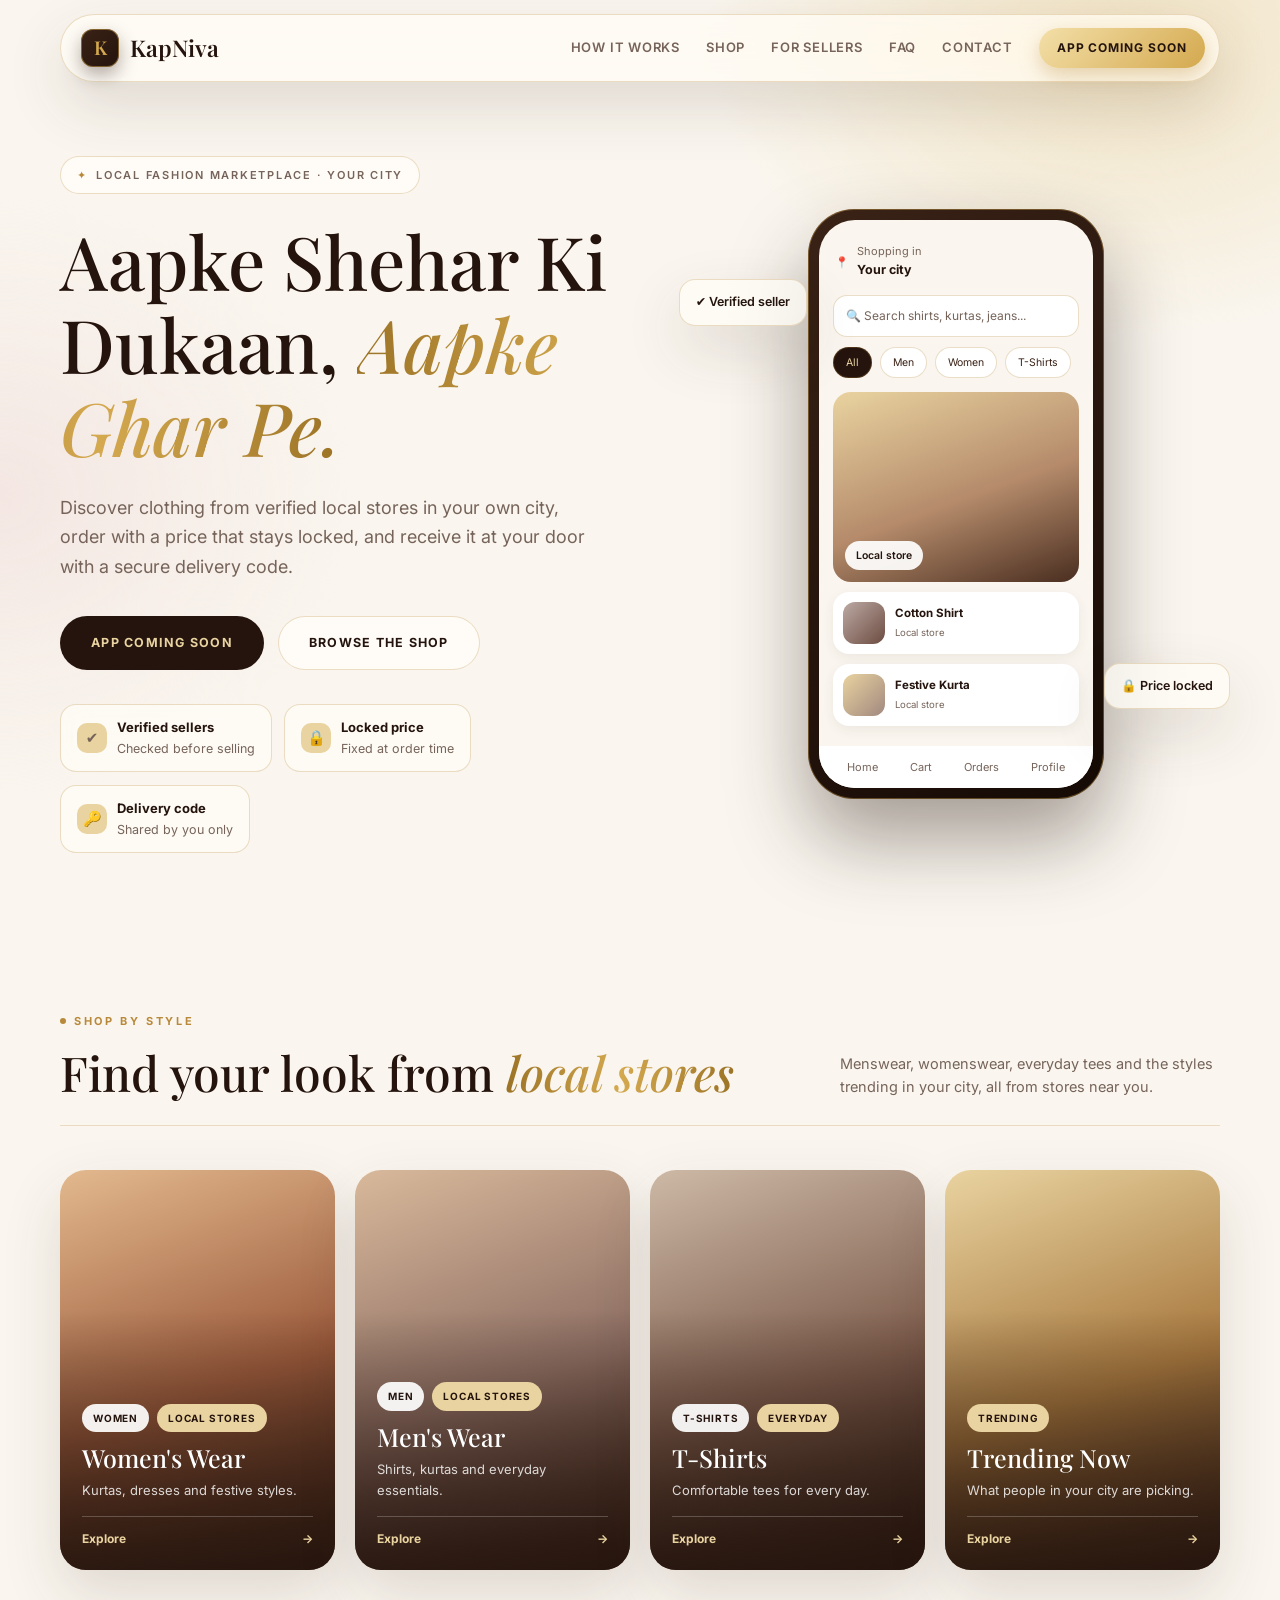
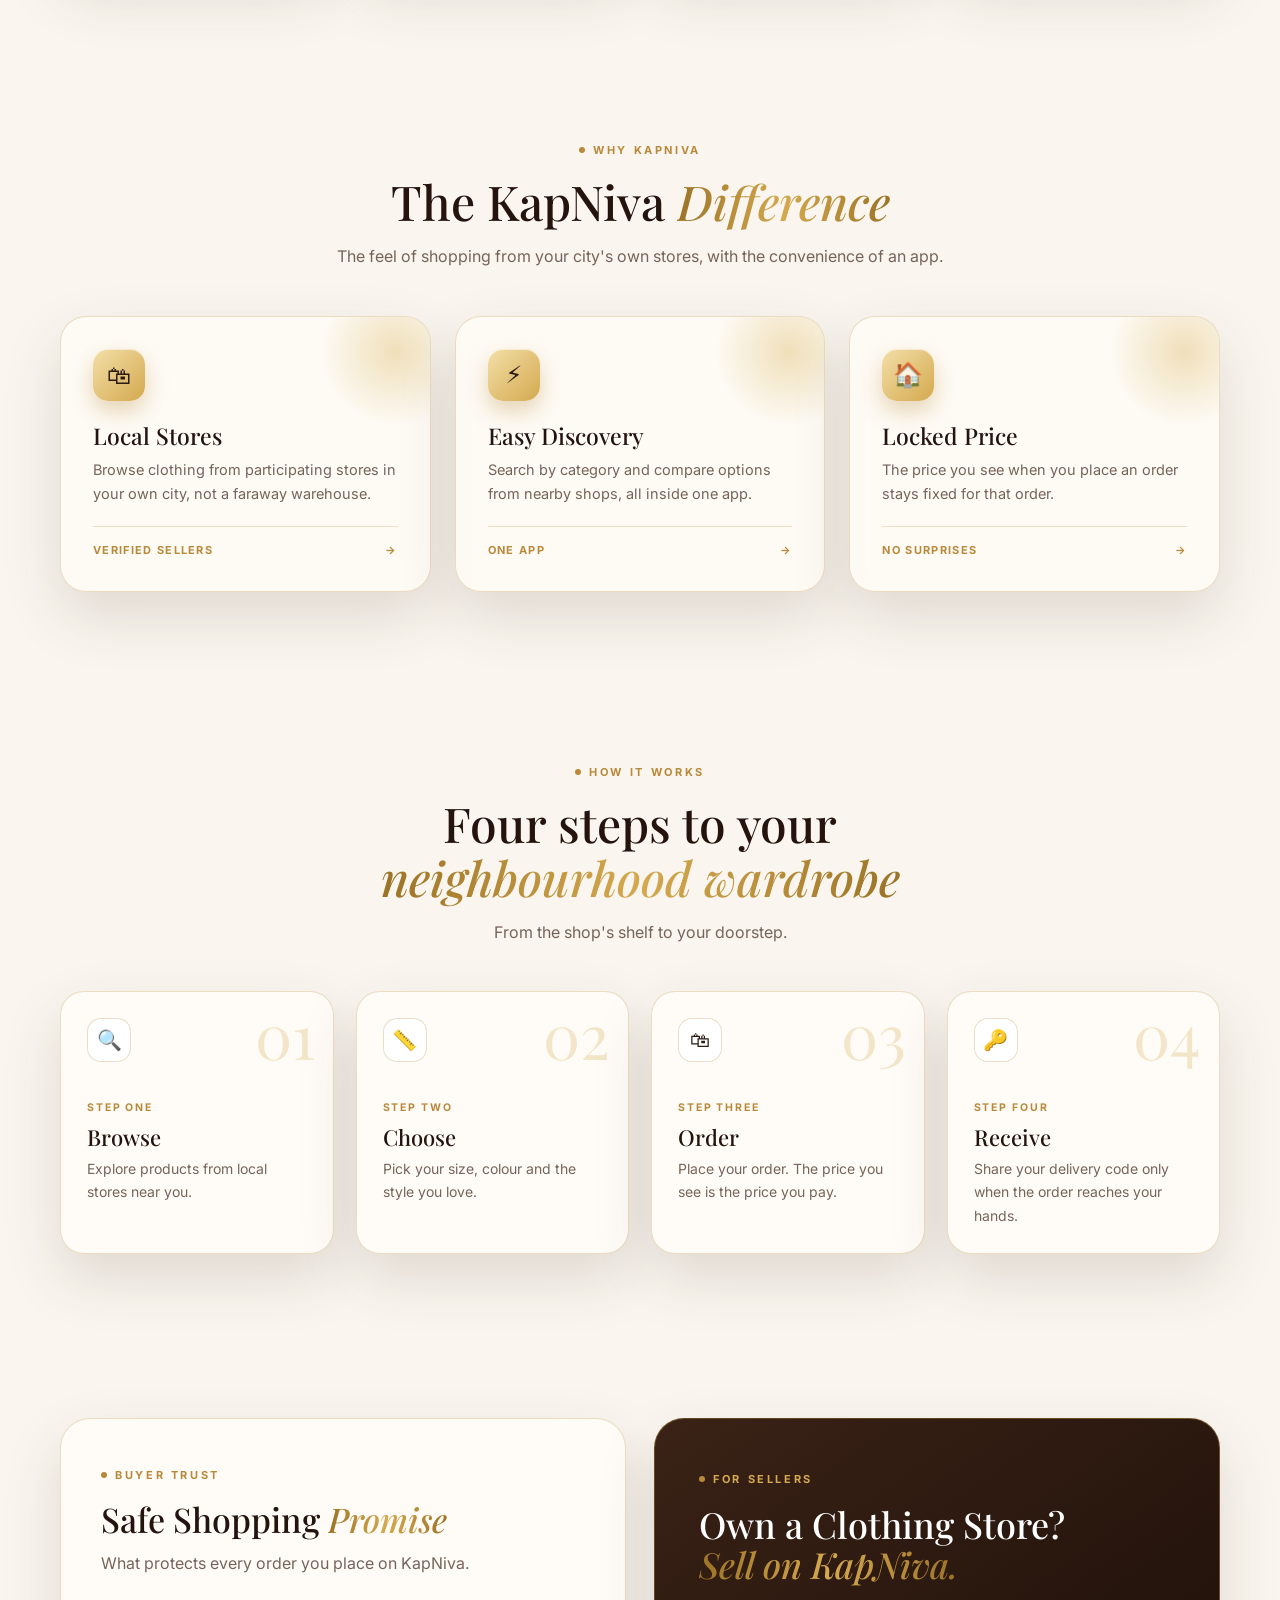
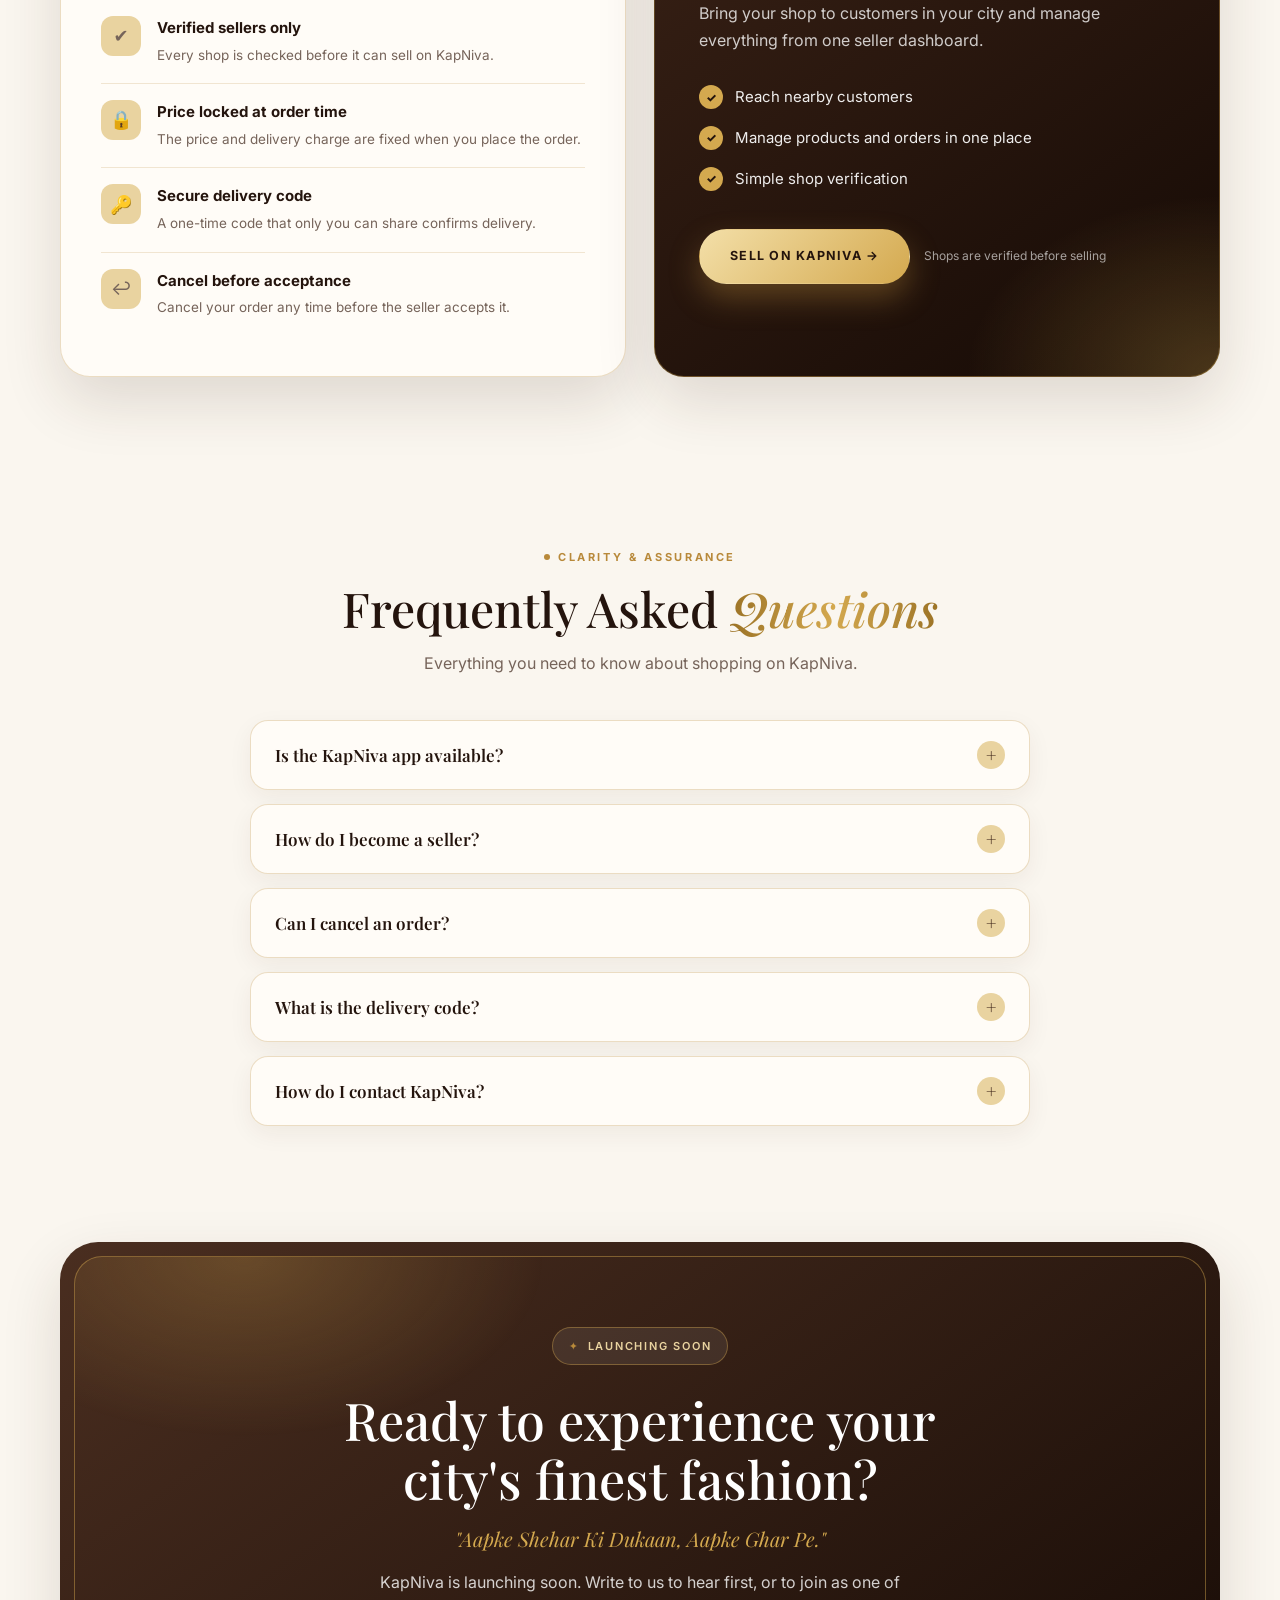
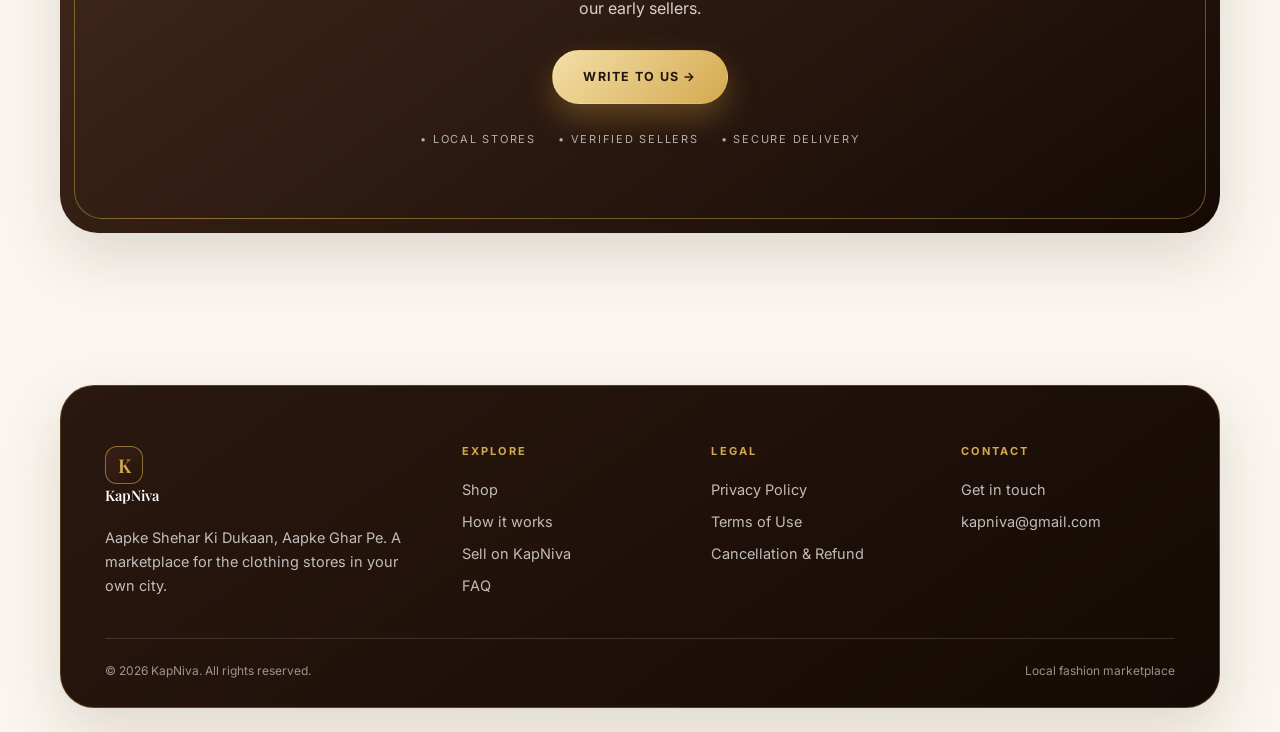
==== index.html @ b08a42d4 "Add files via upload" ====
<!DOCTYPE html>
<html lang="en">
<head>
<meta charset="UTF-8">
<meta name="viewport" content="width=device-width, initial-scale=1.0">
<title>KapNiva | Aapke Shehar Ki Dukaan, Aapke Ghar Pe</title>
<meta name="description" content="KapNiva is a local fashion marketplace connecting customers with clothing stores in their city.">
<meta property="og:title" content="KapNiva | Aapke Shehar Ki Dukaan, Aapke Ghar Pe">
<meta property="og:description" content="KapNiva is a local fashion marketplace connecting customers with clothing stores in their city.">
<meta property="og:type" content="website">
<meta name="theme-color" content="#24140D">
<link rel="icon" href="data:image/svg+xml,%3Csvg xmlns='http://www.w3.org/2000/svg' viewBox='0 0 100 100'%3E%3Crect width='100' height='100' rx='26' fill='%2324140D'/%3E%3Ctext x='50' y='70' font-size='64' text-anchor='middle' fill='%23D4A94F' font-family='Georgia'%3EK%3C/text%3E%3C/svg%3E">
<link rel="preconnect" href="https://fonts.googleapis.com">
<link rel="preconnect" href="https://fonts.gstatic.com" crossorigin>
<link href="https://fonts.googleapis.com/css2?family=Inter:wght@400;500;600;700&family=Playfair+Display:ital,wght@0,500;0,600;1,500&display=swap" rel="stylesheet">
<link rel="stylesheet" href="styles.css">
</head>
<body>
<header class="site-header">
  <div class="container nav" style="width:100%">
    <a href="index.html" class="logo"><span class="logo-mark">K</span>KapNiva</a>
    <button class="menu-btn" aria-label="Menu">&#9776;</button>
    <nav class="nav-links">
      <a href="index.html#how" class="">How it works</a>
      <a href="shop.html" class="">Shop</a>
      <a href="sellers.html" class="">For sellers</a>
      <a href="index.html#faq">FAQ</a>
      <a href="contact.html" class="">Contact</a>
      <span class="pill">App coming soon</span>
    </nav>
  </div>
</header>

<main>
<section class="hero">
  <div class="container hero-grid">
    <div>
      <span class="chip"><b>&#10022;</b> Local fashion marketplace &middot; Your city</span>
      <h1>Aapke Shehar Ki Dukaan, <em>Aapke Ghar Pe.</em></h1>
      <p class="lead">Discover clothing from verified local stores in your own city, order with a price that stays locked, and receive it at your door with a secure delivery code.</p>
      <div class="hero-actions">
        <span class="btn btn-soon">App coming soon</span>
        <a class="btn btn-ghost" href="shop.html">Browse the shop</a>
      </div>
      <div class="mini-row">
        <div class="mini"><i>&#10004;</i><span><b>Verified sellers</b>Checked before selling</span></div>
        <div class="mini"><i>&#128274;</i><span><b>Locked price</b>Fixed at order time</span></div>
        <div class="mini"><i>&#128273;</i><span><b>Delivery code</b>Shared by you only</span></div>
      </div>
    </div>
    <div class="phone-wrap">
      <div class="float f1">&#10004; Verified seller</div>
      <div class="phone"><div class="screen">
        <div class="s-loc">&#128205;<span>Shopping in<b>Your city</b></span></div>
        <div class="s-search">&#128269; Search shirts, kurtas, jeans...</div>
        <div class="s-chips"><span>All</span><span>Men</span><span>Women</span><span>T-Shirts</span></div>
        <div class="s-hero"><span>Local store</span></div>
        <div class="s-row"><i></i><span><b>Cotton Shirt</b><small>Local store</small></span></div>
        <div class="s-row"><i style="background:linear-gradient(135deg,#E9D3A0,#A1887F)"></i><span><b>Festive Kurta</b><small>Local store</small></span></div>
        <div class="s-nav"><span>Home</span><span>Cart</span><span>Orders</span><span>Profile</span></div>
      </div></div>
      <div class="float f2">&#128274; Price locked</div>
    </div>
  </div>
</section>

<section>
  <div class="container">
    <div class="head-row reveal">
      <div><span class="eyebrow">Shop by style</span><h2 class="sec-title">Find your look from <em>local stores</em></h2></div>
      <p>Menswear, womenswear, everyday tees and the styles trending in your city, all from stores near you.</p>
    </div>
    <div class="coll-grid">
      <div class="coll ph-women reveal"><div class="tags"><span>Women</span><span class="g">Local stores</span></div><h3>Women's Wear</h3><p>Kurtas, dresses and festive styles.</p><div class="go"><span>Explore</span><span>&rarr;</span></div></div>
      <div class="coll ph-men reveal"><div class="tags"><span>Men</span><span class="g">Local stores</span></div><h3>Men's Wear</h3><p>Shirts, kurtas and everyday essentials.</p><div class="go"><span>Explore</span><span>&rarr;</span></div></div>
      <div class="coll ph-tees reveal"><div class="tags"><span>T-Shirts</span><span class="g">Everyday</span></div><h3>T-Shirts</h3><p>Comfortable tees for every day.</p><div class="go"><span>Explore</span><span>&rarr;</span></div></div>
      <div class="coll ph-trend reveal"><div class="tags"><span class="g">Trending</span></div><h3>Trending Now</h3><p>What people in your city are picking.</p><div class="go"><span>Explore</span><span>&rarr;</span></div></div>
    </div>
  </div>
</section>

<section>
  <div class="container">
    <div class="center reveal"><span class="eyebrow">Why KapNiva</span><h2 class="sec-title">The KapNiva <em>Difference</em></h2><p>The feel of shopping from your city's own stores, with the convenience of an app.</p></div>
    <div class="cards" style="margin-top:46px">
      <div class="card reveal"><div class="icon">&#128717;</div><h3>Local Stores</h3><p>Browse clothing from participating stores in your own city, not a faraway warehouse.</p><div class="foot"><span>Verified sellers</span><span>&rarr;</span></div></div>
      <div class="card reveal"><div class="icon">&#9889;</div><h3>Easy Discovery</h3><p>Search by category and compare options from nearby shops, all inside one app.</p><div class="foot"><span>One app</span><span>&rarr;</span></div></div>
      <div class="card reveal"><div class="icon">&#127968;</div><h3>Locked Price</h3><p>The price you see when you place an order stays fixed for that order.</p><div class="foot"><span>No surprises</span><span>&rarr;</span></div></div>
    </div>
  </div>
</section>


<section id="home-products-section" style="display:none">
  <div class="container">
    <div class="head-row reveal show"><div><span class="eyebrow">Fresh arrivals</span><h2 class="sec-title">New from <em>local stores</em></h2></div><p>The latest styles added by stores in your city.</p></div>
    <div class="p-grid" id="home-products"></div>
    <div style="margin-top:34px;text-align:center"><a class="btn btn-dark" href="shop.html">View all products &rarr;</a></div>
  </div>
</section>

<section id="how">
  <div class="container">
    <div class="center reveal"><span class="eyebrow">How it works</span><h2 class="sec-title">Four steps to your <em>neighbourhood wardrobe</em></h2><p>From the shop's shelf to your doorstep.</p></div>
    <div class="steps" style="margin-top:46px">
      <div class="step reveal"><span class="num">01</span><div class="ic">&#128269;</div><small>Step one</small><h3>Browse</h3><p>Explore products from local stores near you.</p></div>
      <div class="step reveal"><span class="num">02</span><div class="ic">&#128207;</div><small>Step two</small><h3>Choose</h3><p>Pick your size, colour and the style you love.</p></div>
      <div class="step reveal"><span class="num">03</span><div class="ic">&#128717;</div><small>Step three</small><h3>Order</h3><p>Place your order. The price you see is the price you pay.</p></div>
      <div class="step reveal"><span class="num">04</span><div class="ic">&#128273;</div><small>Step four</small><h3>Receive</h3><p>Share your delivery code only when the order reaches your hands.</p></div>
    </div>
  </div>
</section>

<section>
  <div class="container split">
    <div class="glass-card reveal">
      <span class="eyebrow">Buyer trust</span>
      <h2>Safe Shopping <em>Promise</em></h2>
      <p style="color:var(--soft)">What protects every order you place on KapNiva.</p>
      <ul class="safe-list">
        <li><span class="ic">&#10004;</span><div><b>Verified sellers only</b><span>Every shop is checked before it can sell on KapNiva.</span></div></li>
        <li><span class="ic">&#128274;</span><div><b>Price locked at order time</b><span>The price and delivery charge are fixed when you place the order.</span></div></li>
        <li><span class="ic">&#128273;</span><div><b>Secure delivery code</b><span>A one-time code that only you can share confirms delivery.</span></div></li>
        <li><span class="ic">&#8617;</span><div><b>Cancel before acceptance</b><span>Cancel your order any time before the seller accepts it.</span></div></li>
      </ul>
    </div>
    <div class="panel reveal">
      <span class="eyebrow" style="color:var(--gold-bright)">For sellers</span>
      <h3>Own a Clothing Store?<br><em>Sell on KapNiva.</em></h3>
      <p>Bring your shop to customers in your city and manage everything from one seller dashboard.</p>
      <ul><li>Reach nearby customers</li><li>Manage products and orders in one place</li><li>Simple shop verification</li></ul>
      <a class="btn btn-primary" href="sellers.html">Sell on KapNiva &rarr;</a><span class="note-s">Shops are verified before selling</span>
    </div>
  </div>
</section>

<section id="faq">
  <div class="container">
    <div class="center reveal"><span class="eyebrow">Clarity &amp; assurance</span><h2 class="sec-title">Frequently Asked <em>Questions</em></h2><p>Everything you need to know about shopping on KapNiva.</p></div>
    <div class="faq reveal">
      <details><summary>Is the KapNiva app available?</summary><p>The app is coming soon. This website is an information page until launch.</p></details>
      <details><summary>How do I become a seller?</summary><p>Create a seller account in the app, submit your shop details and a photo of your shop, and our team verifies your shop before you can sell. See the <a href="sellers.html">seller page</a> for details.</p></details>
      <details><summary>Can I cancel an order?</summary><p>Yes, you can cancel before the seller accepts the order. After that, please contact support. Read our <a href="refund.html">cancellation policy</a>.</p></details>
      <details><summary>What is the delivery code?</summary><p>It is a one-time code you share with the delivery person only when you have received your order. It protects you from orders marked delivered by mistake.</p></details>
      <details><summary>How do I contact KapNiva?</summary><p>Write to us at <a href="mailto:kapniva@gmail.com">kapniva@gmail.com</a> or visit the <a href="contact.html">contact page</a>.</p></details>
    </div>
  </div>
</section>

<section style="padding-top:20px">
  <div class="container"><div class="cta-wrap reveal"><div class="cta">
    <span class="chip"><b>&#10022;</b> Launching soon</span>
    <h2>Ready to experience your city's finest fashion?</h2>
    <div class="tagline">"Aapke Shehar Ki Dukaan, Aapke Ghar Pe."</div>
    <p>KapNiva is launching soon. Write to us to hear first, or to join as one of our early sellers.</p>
    <a class="btn btn-primary" href="mailto:kapniva@gmail.com?subject=KapNiva%20early%20access">Write to us &rarr;</a>
    <div class="cta-meta"><span>&#8226; Local stores</span><span>&#8226; Verified sellers</span><span>&#8226; Secure delivery</span></div>
  </div></div></div>
</section>
</main>

<footer class="site-footer">
  <div class="container" style="width:100%">
    <div class="foot-grid">
      <div>
        <a href="index.html" class="logo"><span class="logo-mark">K</span>KapNiva</a>
        <p style="max-width:300px;font-size:14.5px">Aapke Shehar Ki Dukaan, Aapke Ghar Pe. A marketplace for the clothing stores in your own city.</p>
      </div>
      <div><h5>Explore</h5><a href="shop.html">Shop</a><a href="index.html#how">How it works</a><a href="sellers.html">Sell on KapNiva</a><a href="index.html#faq">FAQ</a></div>
      <div><h5>Legal</h5><a href="privacy.html">Privacy Policy</a><a href="terms.html">Terms of Use</a><a href="refund.html">Cancellation &amp; Refund</a></div>
      <div><h5>Contact</h5><a href="contact.html">Get in touch</a><a href="mailto:kapniva@gmail.com">kapniva@gmail.com</a></div>
    </div>
    <div class="foot-bottom"><span>&copy; 2026 KapNiva. All rights reserved.</span><span>Local fashion marketplace</span></div>
  </div>
</footer>
<script src="script.js"></script>
<script src="catalog.js"></script>
<script src="home.js"></script>
</body>
</html>
---- styles.css ----
:root{
  --cream:#FAF6EF; --paper:#FFFCF7; --espresso:#24140D; --deep:#3A2216; --brown:#6D4C41;
  --gold:#B8893A; --gold-soft:#E9D3A0; --gold-bright:#D4A94F; --ink:#2B1B13; --soft:#76645A;
  --edge:rgba(184,137,58,.28); --glass:rgba(255,252,247,.72);
  --shadow:0 24px 60px rgba(60,36,22,.14);
}
*{box-sizing:border-box;margin:0;padding:0}
html{scroll-behavior:smooth}
body{font-family:'Inter',system-ui,sans-serif;background:var(--cream);color:var(--ink);line-height:1.65;-webkit-font-smoothing:antialiased;overflow-x:hidden;position:relative}
body::before{content:"";position:fixed;inset:0;z-index:0;pointer-events:none;
  background:radial-gradient(700px 500px at 88% 4%,rgba(233,211,160,.55),transparent 60%),radial-gradient(600px 500px at 0% 55%,rgba(243,229,225,.9),transparent 60%)}
h1,h2,h3{font-family:'Playfair Display',Georgia,serif;color:var(--espresso);font-weight:500;line-height:1.12}
h1 em,h2 em,h3 em{font-style:italic;background:linear-gradient(90deg,#9C7326,#D4A94F,#9C7326);-webkit-background-clip:text;background-clip:text;color:transparent}
a{color:inherit;text-decoration:none}
.container{width:min(1160px,92%);margin:0 auto}
.site-header,main,.site-footer{position:relative;z-index:1}
.eyebrow{display:inline-flex;align-items:center;gap:8px;font-size:11px;letter-spacing:.24em;text-transform:uppercase;color:var(--gold);font-weight:700;margin-bottom:16px}
.eyebrow::before{content:"";width:6px;height:6px;border-radius:50%;background:var(--gold)}

/* header */
.site-header{position:sticky;top:14px;z-index:50;margin:14px auto 0;width:min(1160px,94%);border-radius:999px;background:var(--glass);
  backdrop-filter:blur(18px) saturate(160%);-webkit-backdrop-filter:blur(18px) saturate(160%);border:1px solid var(--edge);box-shadow:var(--shadow)}
.nav{display:flex;align-items:center;justify-content:space-between;height:66px;padding:0 14px 0 20px}
.logo{display:flex;align-items:center;gap:11px;font-family:'Playfair Display',serif;font-size:23px;font-weight:600;color:var(--espresso)}
.logo-mark{width:38px;height:38px;border-radius:12px;background:linear-gradient(135deg,#3A2216,#24140D);color:var(--gold-bright);display:grid;place-items:center;font-size:19px;box-shadow:0 8px 18px rgba(36,20,13,.35),inset 0 0 0 1px rgba(212,169,79,.5)}
.nav-links{display:flex;gap:26px;align-items:center;font-size:13px;font-weight:600;letter-spacing:.06em;text-transform:uppercase;color:var(--soft)}
.nav-links a:hover,.nav-links a.active{color:var(--gold)}
.menu-btn{display:none;background:none;border:0;font-size:26px;color:var(--espresso);cursor:pointer}
.pill{display:inline-block;padding:10px 18px;border-radius:999px;background:linear-gradient(135deg,#F3DFA8,#D4A94F);color:var(--espresso);font-size:12px;letter-spacing:.08em;font-weight:700;box-shadow:0 8px 20px rgba(184,137,58,.35)}

/* buttons */
.btn{display:inline-flex;align-items:center;gap:10px;padding:16px 30px;border-radius:999px;font-weight:700;font-size:12.5px;letter-spacing:.1em;text-transform:uppercase;border:1px solid transparent;cursor:pointer;transition:.25s}
.btn-primary{background:linear-gradient(135deg,#F3DFA8,#D4A94F);color:var(--espresso);box-shadow:0 14px 30px rgba(184,137,58,.38)}
.btn-primary:hover{transform:translateY(-3px);box-shadow:0 18px 38px rgba(184,137,58,.5)}
.btn-dark{background:var(--espresso);color:#fff;box-shadow:0 14px 30px rgba(36,20,13,.3)}
.btn-ghost{background:var(--paper);border-color:var(--edge);color:var(--espresso)}
.btn-ghost:hover{background:#fff}
.btn-soon{background:var(--espresso);color:var(--gold-soft);cursor:default}

/* hero */
.hero{padding:74px 0 70px}
.hero-grid{display:grid;grid-template-columns:1.05fr .95fr;gap:50px;align-items:center}
.chip{display:inline-flex;align-items:center;gap:8px;padding:9px 16px;border-radius:999px;background:var(--paper);border:1px solid var(--edge);font-size:11px;letter-spacing:.16em;text-transform:uppercase;color:var(--soft);font-weight:600;margin-bottom:26px}
.chip b{color:var(--gold)}
.hero h1{font-size:clamp(42px,6vw,74px);margin-bottom:24px}
.hero p.lead{font-size:18px;color:var(--soft);max-width:540px;margin-bottom:34px}
.hero-actions{display:flex;gap:14px;flex-wrap:wrap;margin-bottom:34px}
.mini-row{display:flex;gap:12px;flex-wrap:wrap}
.mini{display:flex;align-items:center;gap:10px;padding:12px 16px;border-radius:16px;background:var(--glass);border:1px solid var(--edge);backdrop-filter:blur(12px);font-size:12.5px;color:var(--soft)}
.mini b{display:block;color:var(--espresso);font-size:13px}
.mini i{width:30px;height:30px;border-radius:10px;background:var(--gold-soft);display:grid;place-items:center;font-style:normal;font-size:15px}

/* phone */
.phone-wrap{display:flex;justify-content:center;position:relative}
.phone{width:296px;height:590px;border-radius:46px;padding:11px;background:linear-gradient(145deg,#3A2216,#150a05);box-shadow:0 40px 80px rgba(36,20,13,.4),inset 0 0 0 1px rgba(212,169,79,.4);animation:float 6s ease-in-out infinite}
@keyframes float{0%,100%{transform:translateY(0)}50%{transform:translateY(-14px)}}
.screen{width:100%;height:100%;border-radius:36px;background:var(--cream);overflow:hidden;display:flex;flex-direction:column}
.s-loc{display:flex;align-items:center;gap:8px;padding:22px 16px 8px;font-size:11px;color:var(--soft)}
.s-loc b{display:block;color:var(--espresso);font-size:12.5px}
.s-search{margin:6px 14px 10px;background:#fff;border:1px solid var(--edge);border-radius:14px;padding:10px 12px;font-size:12px;color:var(--soft)}
.s-chips{display:flex;gap:8px;padding:0 14px 10px}
.s-chips span{font-size:10.5px;padding:6px 12px;border-radius:999px;background:#fff;border:1px solid var(--edge);color:var(--deep);white-space:nowrap}
.s-chips span:first-child{background:var(--espresso);color:var(--gold-soft)}
.s-hero{margin:4px 14px 10px;height:190px;border-radius:18px;position:relative;overflow:hidden;background:linear-gradient(160deg,#E9D3A0,#B58B6B 55%,#4A2E20)}
.s-hero span{position:absolute;left:12px;bottom:12px;background:rgba(255,255,255,.92);padding:6px 11px;border-radius:999px;font-size:10.5px;font-weight:600;color:var(--espresso)}
.s-row{margin:0 14px 10px;background:#fff;border-radius:16px;padding:10px;display:flex;gap:10px;align-items:center;box-shadow:0 4px 12px rgba(60,36,22,.07);font-size:11.5px}
.s-row i{width:42px;height:42px;border-radius:12px;background:linear-gradient(135deg,#BCAAA4,#6D4C41);flex:none}
.s-row b{display:block;color:var(--espresso)}.s-row small{color:var(--soft)}
.s-nav{margin-top:auto;display:flex;justify-content:space-around;padding:12px;background:#fff;font-size:11px;color:var(--soft)}
.float{position:absolute;border-radius:16px;padding:12px 16px;font-size:12.5px;font-weight:600;color:var(--espresso);display:flex;gap:8px;align-items:center;background:var(--glass);border:1px solid var(--edge);backdrop-filter:blur(14px);box-shadow:var(--shadow)}
.float.f1{left:-14px;top:70px}.float.f2{right:-10px;bottom:90px}

/* sections */
section{padding:82px 0}
.head-row{display:flex;justify-content:space-between;align-items:flex-end;gap:40px;margin-bottom:44px;padding-bottom:26px;border-bottom:1px solid rgba(184,137,58,.25)}
.head-row p{max-width:380px;color:var(--soft);font-size:14.5px}
.sec-title{font-size:clamp(30px,4vw,48px)}
.center{text-align:center;margin-left:auto;margin-right:auto;max-width:640px}
.center p{color:var(--soft);margin-top:14px}

/* collections with photo slots */
.coll-grid{display:grid;grid-template-columns:repeat(4,1fr);gap:20px}
.coll{position:relative;border-radius:26px;overflow:hidden;min-height:400px;display:flex;flex-direction:column;justify-content:flex-end;padding:22px;color:#fff;box-shadow:var(--shadow);transition:.4s;background-size:cover;background-position:center}
.coll::after{content:"";position:absolute;inset:0;background:linear-gradient(180deg,rgba(36,20,13,0) 35%,rgba(36,20,13,.88));z-index:0}
.coll>*{position:relative;z-index:1}
.coll:hover{transform:translateY(-10px)}
.coll .tags{display:flex;gap:8px;margin-bottom:12px}
.coll .tags span{font-size:10px;letter-spacing:.08em;text-transform:uppercase;padding:6px 11px;border-radius:999px;background:rgba(255,255,255,.92);color:var(--espresso);font-weight:700}
.coll .tags span.g{background:var(--gold-soft)}
.coll h3{color:#fff;font-size:25px;margin-bottom:8px}
.coll p{font-size:13px;color:rgba(255,255,255,.82);margin-bottom:14px}
.coll .go{display:flex;justify-content:space-between;font-size:12px;font-weight:700;color:var(--gold-soft);border-top:1px solid rgba(255,255,255,.22);padding-top:12px}
.ph-women{background-image:url('images/women.jpg'),linear-gradient(160deg,#E3B98E,#9C5B3C 55%,#3A2216)}
.ph-men{background-image:url('images/men.jpg'),linear-gradient(160deg,#D9B99B,#8D6E63 55%,#3A2216)}
.ph-tees{background-image:url('images/tshirts.jpg'),linear-gradient(160deg,#CDB9A6,#7D5C4C 55%,#2A180F)}
.ph-trend{background-image:url('images/trending.jpg'),linear-gradient(160deg,#E9D3A0,#A8793F 55%,#3A2216)}

/* cards */
.cards{display:grid;grid-template-columns:repeat(3,1fr);gap:24px}
.card{background:var(--glass);border:1px solid var(--edge);border-radius:26px;padding:32px;backdrop-filter:blur(14px);box-shadow:var(--shadow);transition:.35s;position:relative;overflow:hidden}
.card::before{content:"";position:absolute;right:-40px;top:-40px;width:150px;height:150px;border-radius:50%;background:radial-gradient(circle,rgba(233,211,160,.7),transparent 70%)}
.card:hover{transform:translateY(-8px);background:#fff}
.icon{width:52px;height:52px;border-radius:15px;background:linear-gradient(135deg,#F3DFA8,#D4A94F);display:grid;place-items:center;font-size:24px;margin-bottom:22px;box-shadow:0 10px 22px rgba(184,137,58,.35),inset 0 1px 0 rgba(255,255,255,.6);position:relative}
.card h3{font-size:23px;margin-bottom:10px;position:relative}
.card p{color:var(--soft);font-size:14.5px;position:relative}
.card .foot{margin-top:20px;padding-top:14px;border-top:1px solid rgba(184,137,58,.25);font-size:11px;letter-spacing:.12em;font-weight:700;color:var(--gold);text-transform:uppercase;display:flex;justify-content:space-between;position:relative}

/* steps */
.steps{display:grid;grid-template-columns:repeat(4,1fr);gap:22px}
.step{background:var(--paper);border:1px solid var(--edge);border-radius:24px;padding:26px;position:relative;box-shadow:var(--shadow);transition:.35s;overflow:hidden}
.step:hover{transform:translateY(-8px)}
.step .num{position:absolute;right:18px;top:6px;font-family:'Playfair Display',serif;font-size:62px;color:rgba(212,169,79,.28);line-height:1.2}
.step .ic{width:44px;height:44px;border-radius:14px;background:#fff;border:1px solid var(--edge);display:grid;place-items:center;font-size:20px;margin-bottom:30px}
.step small{font-size:10.5px;letter-spacing:.18em;font-weight:700;color:var(--gold);text-transform:uppercase}
.step h3{font-size:22px;margin:6px 0 8px}
.step p{font-size:14px;color:var(--soft)}

/* safe + panel */
.split{display:grid;grid-template-columns:1fr 1fr;gap:28px;align-items:stretch}
.glass-card{background:var(--paper);border:1px solid var(--edge);border-radius:30px;padding:40px;box-shadow:var(--shadow)}
.glass-card h2{font-size:34px;margin-bottom:12px}
.safe-list{list-style:none;margin-top:24px}
.safe-list li{display:flex;gap:16px;padding:16px 0;border-bottom:1px solid rgba(184,137,58,.2)}
.safe-list li:last-child{border:0}
.safe-list .ic{flex:none;width:40px;height:40px;border-radius:12px;background:var(--gold-soft);display:grid;place-items:center;font-size:18px}
.safe-list b{display:block;color:var(--espresso);font-size:15px}
.safe-list span{font-size:13.5px;color:var(--soft)}
.panel{border-radius:30px;padding:44px;color:#fff;background:radial-gradient(420px 300px at 100% 100%,rgba(212,169,79,.28),transparent 60%),linear-gradient(145deg,#3A2216,#150a05);box-shadow:var(--shadow);border:1px solid rgba(212,169,79,.35)}
.panel h3{color:#fff;font-size:36px;margin-bottom:16px}
.panel p{color:rgba(255,255,255,.78)}
.panel ul{list-style:none;margin:24px 0 30px}
.panel li{display:flex;gap:12px;align-items:center;padding:8px 0;color:rgba(255,255,255,.92);font-size:15px}
.panel li::before{content:"✓";flex:none;width:24px;height:24px;border-radius:50%;background:var(--gold-bright);color:var(--espresso);display:grid;place-items:center;font-size:12px;font-weight:800}
.panel .note-s{font-size:12px;color:rgba(255,255,255,.6);margin-left:14px}

/* faq */
.faq{max-width:780px;margin:44px auto 0}
details{background:var(--paper);border:1px solid var(--edge);border-radius:18px;padding:20px 24px;margin-bottom:14px;transition:.25s;box-shadow:0 8px 24px rgba(60,36,22,.06)}
details[open]{background:#fff;box-shadow:var(--shadow)}
summary{cursor:pointer;font-family:'Playfair Display',serif;font-weight:600;font-size:17px;color:var(--espresso);list-style:none;display:flex;justify-content:space-between;align-items:center;gap:14px}
summary::after{content:"+";flex:none;width:28px;height:28px;border-radius:50%;background:var(--gold-soft);color:var(--deep);display:grid;place-items:center;font-size:18px}
details[open] summary::after{content:"–"}
details p{margin-top:12px;color:var(--soft);font-size:15px}
details p a,.doc a{color:var(--gold)!important;text-decoration:underline}

/* cta */
.cta-wrap{border-radius:38px;padding:14px;background:linear-gradient(145deg,#4A2E20,#150a05);box-shadow:var(--shadow)}
.cta{border-radius:28px;border:1px solid rgba(212,169,79,.45);padding:70px 40px;text-align:center;color:#fff;background:radial-gradient(500px 300px at 15% 0%,rgba(212,169,79,.25),transparent 60%)}
.cta .chip{background:rgba(255,255,255,.08);color:var(--gold-soft);border-color:rgba(212,169,79,.4)}
.cta h2{color:#fff;font-size:clamp(30px,4.5vw,52px);max-width:680px;margin:0 auto 14px}
.cta .tagline{font-family:'Playfair Display',serif;font-style:italic;color:var(--gold-bright);font-size:20px;margin-bottom:14px}
.cta p{color:rgba(255,255,255,.8);max-width:520px;margin:0 auto 28px}
.cta-meta{margin-top:26px;display:flex;gap:22px;justify-content:center;flex-wrap:wrap;font-size:11px;letter-spacing:.16em;text-transform:uppercase;color:rgba(255,255,255,.65)}

/* inner pages */
.page-hero{padding:76px 0 26px}
.page-hero h1{font-size:clamp(36px,5vw,56px);margin-bottom:10px}
.page-hero p{color:var(--soft);max-width:640px}
.page-hero .eyebrow{margin-bottom:14px}
.doc{max-width:860px;margin:24px auto 90px;padding:46px;border-radius:30px;background:var(--paper);border:1px solid var(--edge);box-shadow:var(--shadow)}
.doc h2{font-size:27px;margin:34px 0 12px;color:var(--gold);font-style:italic}
.doc h2:first-child{margin-top:0}
.doc p,.doc li{color:var(--ink);margin-bottom:12px}
.doc ul{padding-left:22px;margin-bottom:12px}
.note{background:rgba(212,169,79,.14);border-left:4px solid var(--gold);padding:16px 20px;border-radius:12px;margin:24px 0;font-size:15px}
.contact-card{max-width:560px;background:var(--paper);border:1px solid var(--edge);border-radius:28px;padding:38px;margin-top:30px;box-shadow:var(--shadow)}
.contact-card a.mail{font-size:22px;color:var(--gold);font-weight:600;word-break:break-all}
.contact-card p{color:var(--soft)!important}
.cards-3{margin-top:0}

/* footer */
.site-footer{margin:70px auto 24px;width:min(1160px,94%);border-radius:34px;padding:56px 44px 26px;color:rgba(255,255,255,.72);background:linear-gradient(145deg,#2A180F,#150a05);border:1px solid rgba(212,169,79,.3);box-shadow:var(--shadow)}
.foot-grid{display:grid;grid-template-columns:1.5fr 1fr 1fr 1fr;gap:36px;margin-bottom:36px}
.site-footer .logo{color:#fff;margin-bottom:14px}
.site-footer .logo-mark{box-shadow:inset 0 0 0 1px rgba(212,169,79,.6)}
.site-footer h5{color:var(--gold-bright);font-size:11px;letter-spacing:.2em;text-transform:uppercase;margin-bottom:14px}
.site-footer a{display:block;padding:4px 0;font-size:14.5px;color:rgba(255,255,255,.72)}
.site-footer a:hover{color:var(--gold-soft)}
.foot-bottom{border-top:1px solid rgba(255,255,255,.14);padding-top:22px;font-size:12px;display:flex;justify-content:space-between;flex-wrap:wrap;gap:10px;color:rgba(255,255,255,.55)}

.reveal{opacity:0;transform:translateY(26px);transition:.9s}
.reveal.show{opacity:1;transform:none}

@media(max-width:960px){
  .hero-grid,.split{grid-template-columns:1fr}
  .coll-grid,.steps{grid-template-columns:1fr 1fr}.cards{grid-template-columns:1fr}
  .foot-grid{grid-template-columns:1fr 1fr}.head-row{flex-direction:column;align-items:flex-start;gap:14px}
  .phone{animation:none}.site-header{border-radius:28px}
  .nav-links{position:absolute;top:78px;left:0;right:0;border-radius:24px;background:rgba(255,252,247,.98);border:1px solid var(--edge);box-shadow:var(--shadow);flex-direction:column;padding:22px;gap:18px;display:none}
  .nav-links.open{display:flex}.menu-btn{display:block}
}
@media(max-width:600px){
  section{padding:58px 0}.coll-grid,.steps{grid-template-columns:1fr}.foot-grid{grid-template-columns:1fr}
  .float{display:none}.panel,.glass-card{padding:28px}.cta{padding:46px 20px}.doc{padding:26px}.site-footer{padding:36px 22px 22px}
}

/* ===== shop / catalog ===== */
.toolbar{display:flex;gap:16px;flex-wrap:wrap;align-items:center;margin:10px 0 26px}
.search{flex:1;min-width:240px;padding:14px 20px;border-radius:999px;border:1px solid var(--edge);background:var(--paper);font:inherit;color:var(--ink);box-shadow:0 8px 24px rgba(60,36,22,.06)}
.search:focus{outline:2px solid var(--gold-bright)}
.chips2{display:flex;gap:10px;flex-wrap:wrap;margin-bottom:12px}
.fchip{padding:10px 18px;border-radius:999px;border:1px solid var(--edge);background:var(--paper);font:inherit;font-size:13px;font-weight:600;color:var(--deep);cursor:pointer;transition:.2s}
.fchip.on,.fchip:hover{background:var(--espresso);color:var(--gold-soft)}
.count{color:var(--soft);font-size:13px;margin-bottom:18px}
.p-grid{display:grid;grid-template-columns:repeat(4,1fr);gap:22px}
.p-card{background:var(--paper);border:1px solid var(--edge);border-radius:22px;overflow:hidden;cursor:pointer;box-shadow:var(--shadow);transition:.35s}
.p-card:hover{transform:translateY(-8px)}
.p-img{position:relative;aspect-ratio:4/5;background:linear-gradient(160deg,#EBD9CF,#B58B6B);overflow:hidden}
.p-img img{width:100%;height:100%;object-fit:cover;transition:.5s}
.p-card:hover .p-img img{transform:scale(1.06)}
.ph{width:100%;height:100%;display:grid;place-items:center;font-family:'Playfair Display',serif;font-size:56px;color:rgba(255,255,255,.8)}
.ph.sm{width:54px;height:54px;border-radius:50%;background:linear-gradient(135deg,#6D4C41,#24140D);font-size:22px;margin-bottom:8px}
.ph.big{aspect-ratio:4/5;background:linear-gradient(160deg,#EBD9CF,#B58B6B);border-radius:18px}
.off{position:absolute;left:12px;top:12px;background:var(--gold-bright);color:var(--espresso);font-size:11px;font-weight:700;padding:5px 11px;border-radius:999px}
.p-body{padding:16px 18px 20px}
.p-body small{color:var(--soft);font-size:12px}
.p-body h3{font-size:18px;margin:4px 0 8px;line-height:1.25}
.price{display:flex;gap:10px;align-items:baseline}
.price b{font-size:18px;color:var(--espresso)}
.price s{color:var(--soft);font-size:14px}
.price.big b{font-size:28px}
.off2{background:var(--gold-soft);color:var(--deep);font-size:12px;font-weight:700;padding:4px 10px;border-radius:999px}
.empty{grid-column:1/-1;text-align:center;padding:60px 20px;color:var(--soft);background:var(--paper);border:1px dashed var(--edge);border-radius:22px}
.shops{display:grid;grid-template-columns:repeat(auto-fill,minmax(150px,1fr));gap:16px}
.shop-card{background:var(--paper);border:1px solid var(--edge);border-radius:20px;padding:18px;text-align:center;display:flex;flex-direction:column;align-items:center}
.shop-card img{width:54px;height:54px;border-radius:50%;object-fit:cover;margin-bottom:8px}
.shop-card small{color:var(--soft)}
/* modal */
.kn-modal{position:fixed;inset:0;z-index:200;background:rgba(21,10,5,.6);backdrop-filter:blur(6px);display:none;align-items:center;justify-content:center;padding:20px}
.kn-modal.open{display:flex}
.kn-box{position:relative;background:var(--paper);border:1px solid var(--edge);border-radius:28px;padding:36px;max-width:880px;width:100%;max-height:90vh;overflow:auto;box-shadow:0 40px 90px rgba(0,0,0,.4)}
.kn-x{position:absolute;right:16px;top:12px;border:0;background:var(--gold-soft);width:36px;height:36px;border-radius:50%;font-size:22px;cursor:pointer;color:var(--deep)}
.kn-prod{display:grid;grid-template-columns:1fr 1fr;gap:30px}
.kn-gal img#kn-main{width:100%;aspect-ratio:4/5;object-fit:cover;border-radius:18px}
.thumbs{display:flex;gap:8px;margin-top:10px;flex-wrap:wrap}
.thumbs img{width:56px;height:56px;object-fit:cover;border-radius:10px;cursor:pointer;opacity:.6;border:2px solid transparent}
.thumbs img.on{opacity:1;border-color:var(--gold-bright)}
.kn-info h3{font-size:30px;margin:6px 0 10px}
.kn-info small{color:var(--soft)}
.meta{margin:12px 0 6px;color:var(--soft);font-size:14px}
.tg{display:inline-block;padding:6px 13px;border-radius:999px;background:var(--gold-soft);color:var(--deep);font-size:12px;font-weight:600;margin:0 6px 6px 0}
.desc{margin-top:14px;color:var(--ink);font-size:14.5px}
@media(max-width:960px){.p-grid{grid-template-columns:repeat(2,1fr)}.kn-prod{grid-template-columns:1fr}}
@media(max-width:560px){.p-grid{gap:14px}.p-body h3{font-size:15px}.kn-box{padding:24px}}
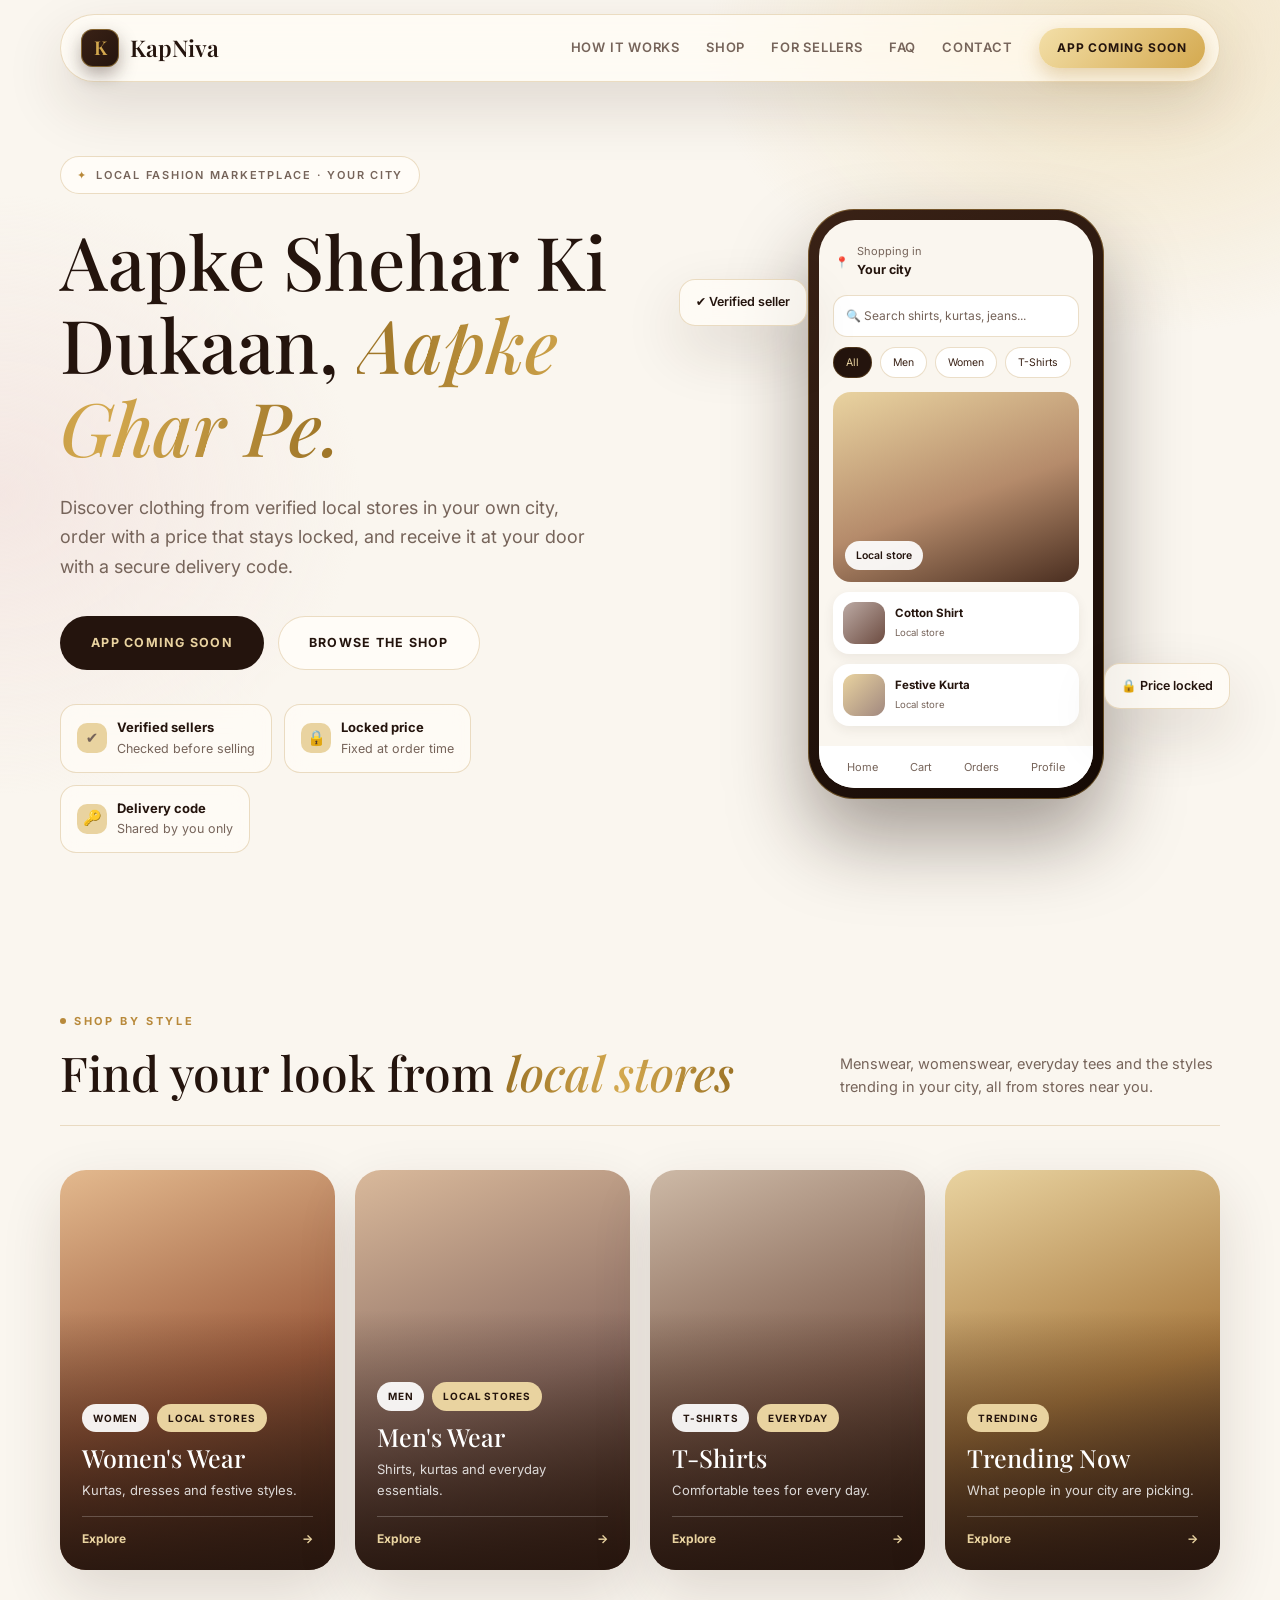
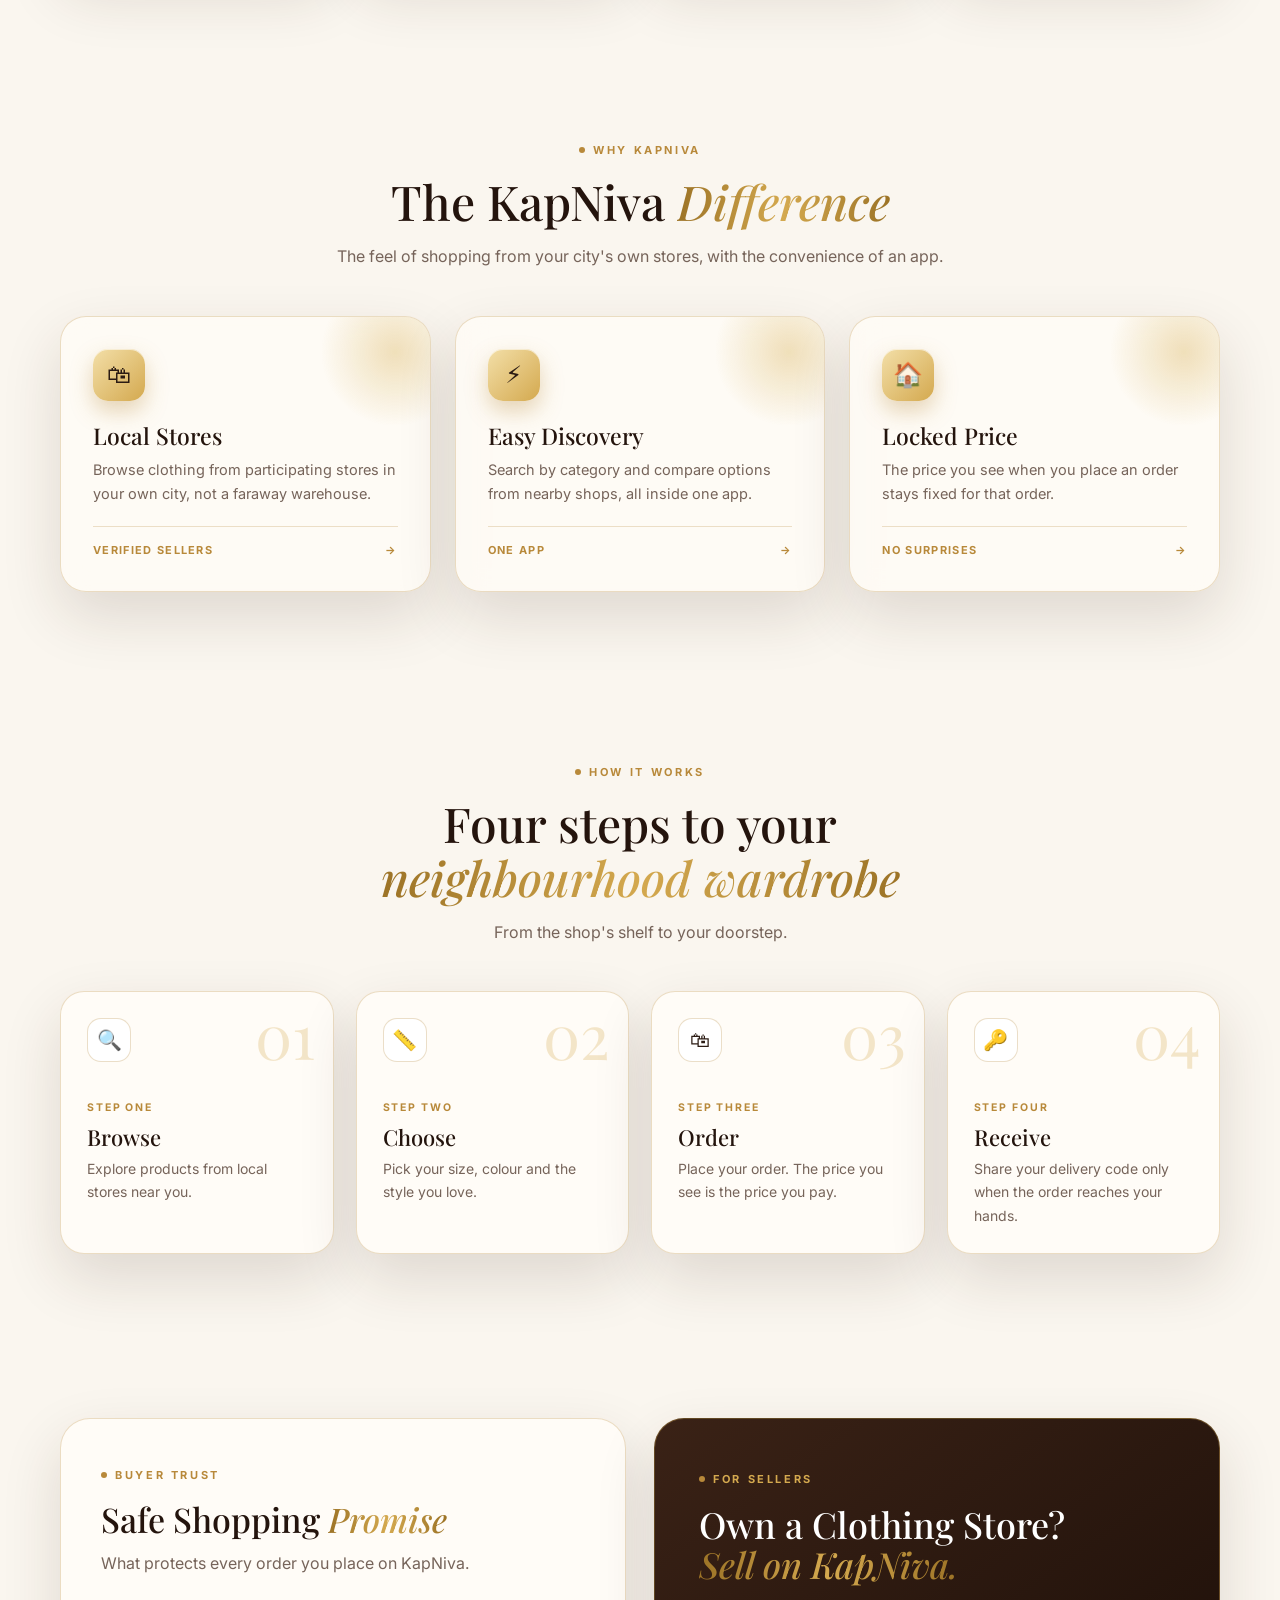
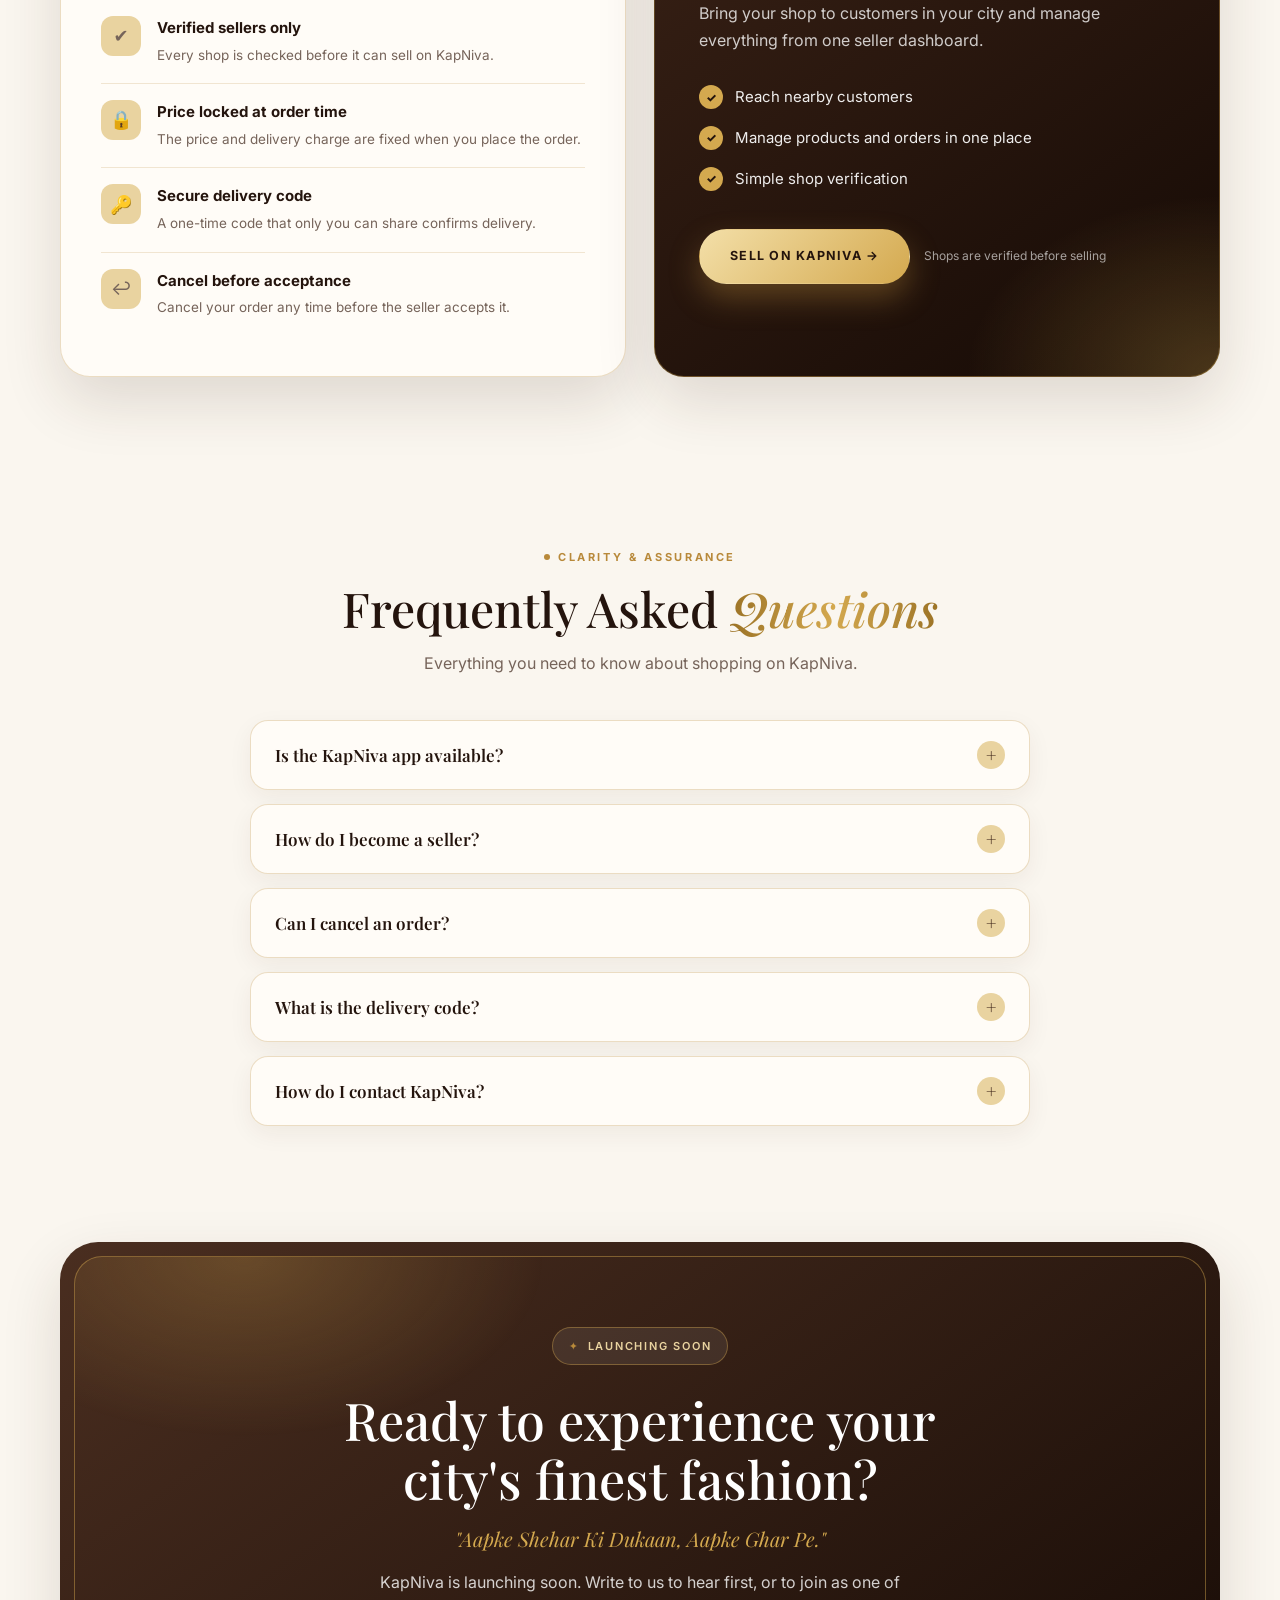
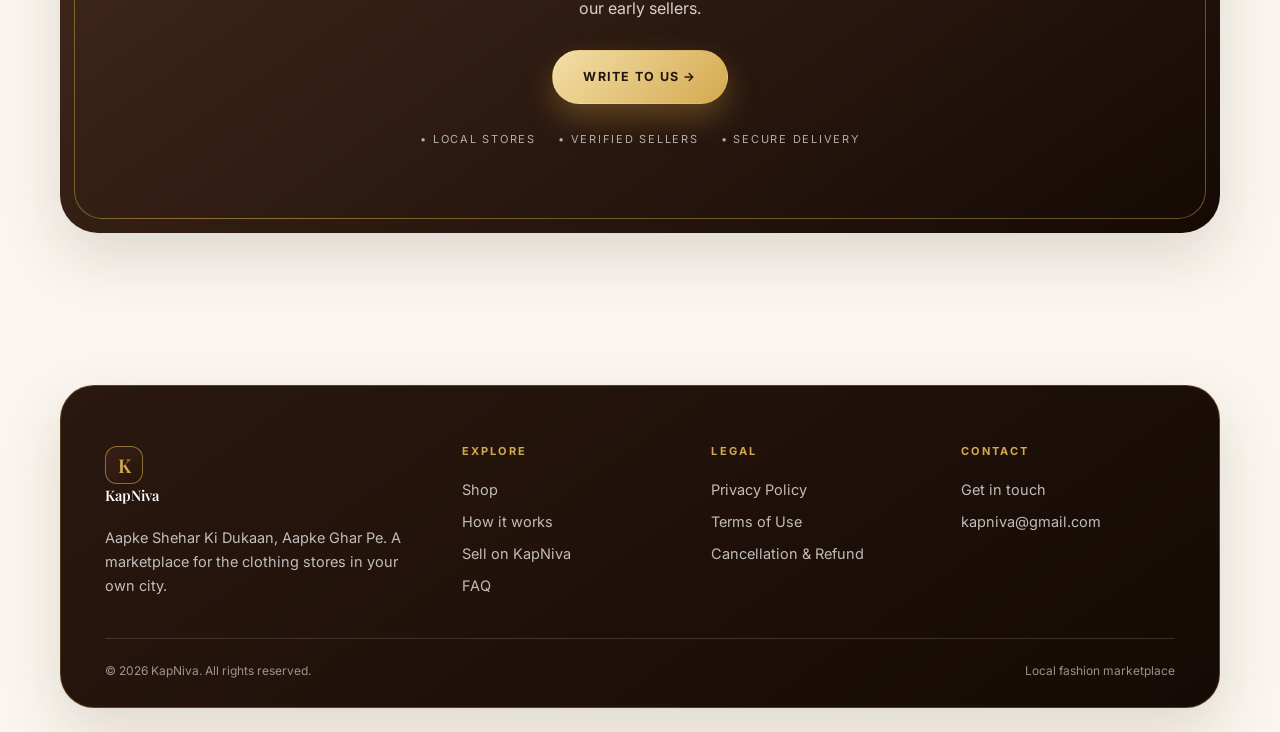
==== commit c0930dc9: "Add Google site verification to index.html Added Google site verification meta tag." ====
--- a/index.html
+++ b/index.html
@@ -5,6 +5,7 @@
 <meta name="viewport" content="width=device-width, initial-scale=1.0">
 <title>KapNiva | Aapke Shehar Ki Dukaan, Aapke Ghar Pe</title>
 <meta name="description" content="KapNiva is a local fashion marketplace connecting customers with clothing stores in their city.">
+  <meta name="google-site-verification" content="4W9dSVY5HoIPW7YIXVr8GMhB_EILHOftaZpwLeoLVl0" />
 <meta property="og:title" content="KapNiva | Aapke Shehar Ki Dukaan, Aapke Ghar Pe">
 <meta property="og:description" content="KapNiva is a local fashion marketplace connecting customers with clothing stores in their city.">
 <meta property="og:type" content="website">
